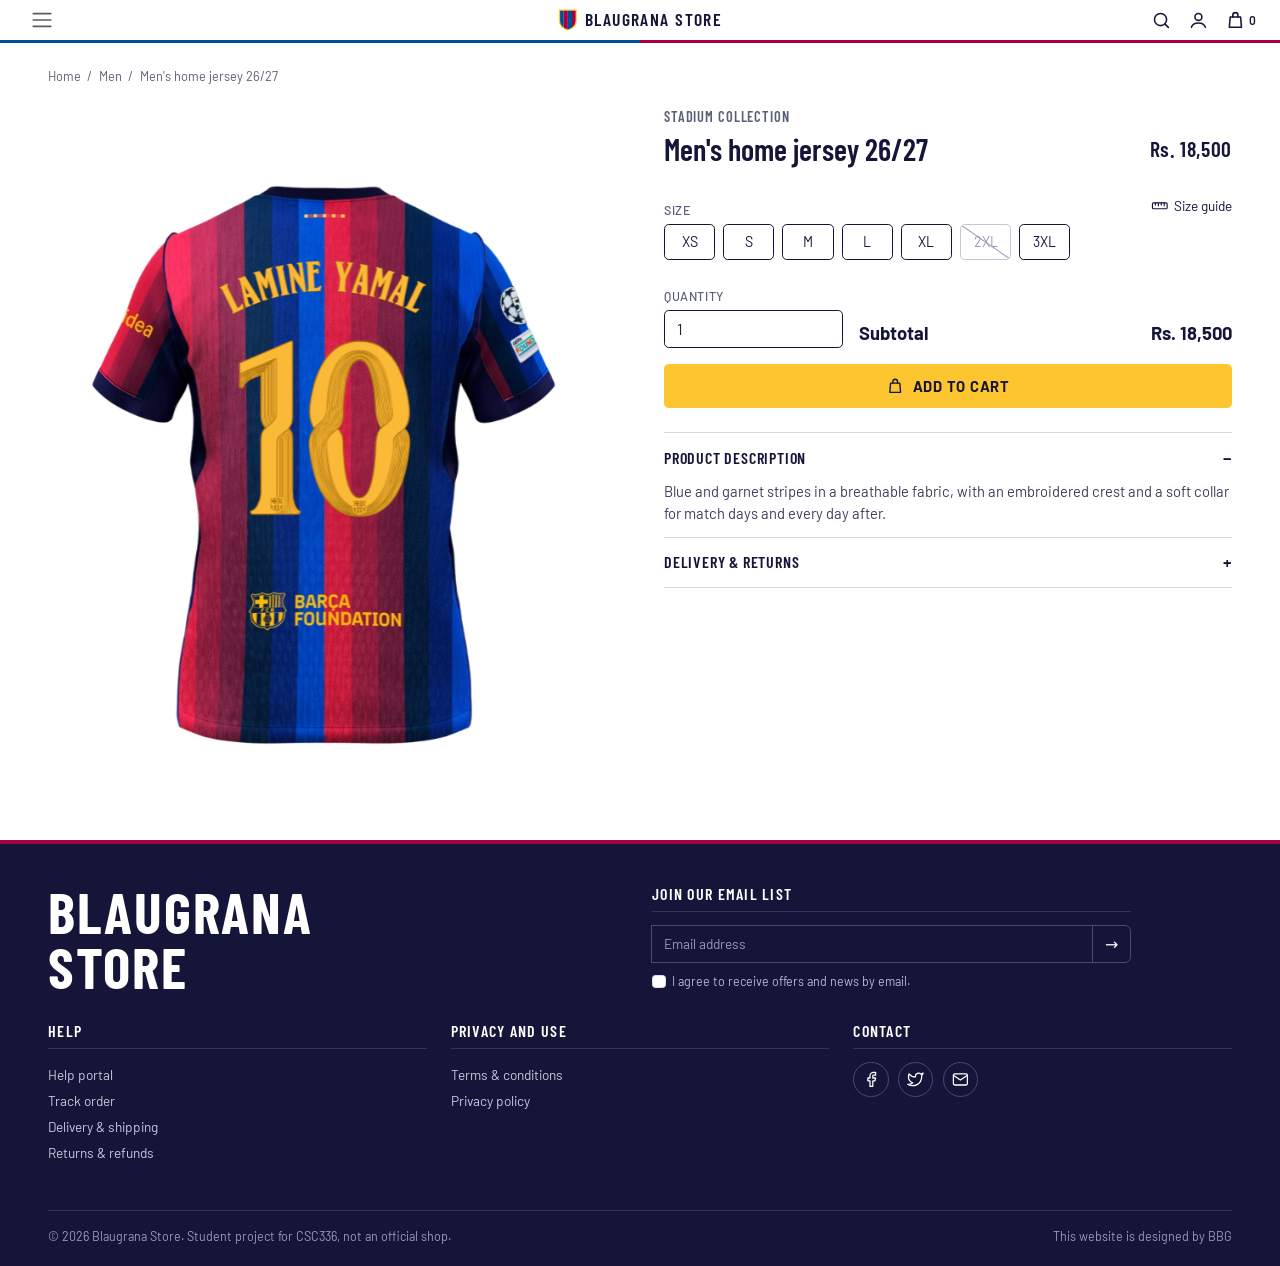
==== midterm/product.html @ f8ff535d "Add files via upload" ====
<!DOCTYPE html>
<html lang="en">
<head>
  <meta charset="UTF-8">
  <meta name="viewport" content="width=device-width, initial-scale=1.0">
  <title>Men's home jersey 26/27 - Blaugrana Store</title>
  <link href="https://cdn.jsdelivr.net/npm/bootstrap@5.3.3/dist/css/bootstrap.min.css" rel="stylesheet">
  <link href="https://fonts.googleapis.com/css2?family=Barlow+Condensed:wght@500;600;700&family=Barlow:wght@400;500;600;700&display=swap" rel="stylesheet">
  <link href="styles.css" rel="stylesheet">
</head>
<body>
  <header class="site-header">
    <nav class="navbar container-fluid px-3 px-md-4" aria-label="Main">
      <button class="navbar-toggler border-0" type="button" data-bs-toggle="collapse" data-bs-target="#menu" aria-controls="menu" aria-expanded="false" aria-label="Open menu">
        <span class="navbar-toggler-icon"></span>
      </button>
      <a class="brand-center" href="index.html">
        <svg class="brand-logo" viewBox="0 0 24 28" aria-hidden="true"><defs><clipPath id="brand-shield"><path d="M2 2h20v13c0 6-5 9.500-10 11C7 24.500 2 21 2 15z"/></clipPath></defs><g clip-path="url(#brand-shield)"><rect x="2" y="0" width="5" height="28" fill="#004D98"/><rect x="7" y="0" width="5" height="28" fill="#A50044"/><rect x="12" y="0" width="5" height="28" fill="#004D98"/><rect x="17" y="0" width="5" height="28" fill="#A50044"/></g><path d="M2 2h20v13c0 6-5 9.500-10 11C7 24.500 2 21 2 15z" fill="none" stroke="#FDC52F" stroke-width="1.500"/></svg>
        <span>BLAUGRANA STORE</span>
      </a>
      <ul class="list-unstyled d-flex align-items-center gap-3 mb-0">
        <li><button type="button" class="icon-btn" aria-label="Search"><svg viewBox="0 0 24 24" aria-hidden="true"><circle cx="11" cy="11" r="7"/><path d="M20 20l-4-4"/></svg></button></li>
        <li><button type="button" class="icon-btn" aria-label="Account"><svg viewBox="0 0 24 24" aria-hidden="true"><circle cx="12" cy="8" r="4"/><path d="M4 20c1-3.5 4-5 8-5s7 1.5 8 5"/></svg></button></li>
        <li><button type="button" class="icon-btn" aria-label="Cart"><svg viewBox="0 0 24 24" aria-hidden="true"><path d="M6 8h12l1 12H5L6 8z"/><path d="M9 8V6a3 3 0 0 1 6 0v2"/></svg><span class="cart-count">0</span></button></li>
      </ul>
      <ul class="collapse navbar-collapse menu-panel list-unstyled" id="menu">
        <li><a href="index.html">Home</a></li>
        <li><a href="index.html#men">Men</a></li>
        <li><a href="index.html#women">Women</a></li>
        <li><a href="index.html#kids">Kids</a></li>
        <li><a href="index.html#accessories">Accessories</a></li>
        <li><a href="customize.html">Customize jersey</a></li>
      </ul>
    </nav>
  </header>

  <main class="px-3 px-md-5 py-4">
    <nav class="crumbs" aria-label="Breadcrumb">
      <a href="index.html">Home</a><span>/</span><a href="index.html#men">Men</a><span>/</span><span>Men's home jersey 26/27</span>
    </nav>

    <article class="row g-4 g-lg-5">
      <figure class="col-12 col-lg-6 mb-0">
        <img src="images/men.png" class="pd-img" alt="Men's home jersey 26/27">
      </figure>

      <form class="col-12 col-lg-6" action="#" method="post">
        <p class="pd-collection">Stadium collection</p>
        <header class="d-flex justify-content-between align-items-start gap-3">
          <h1 class="pd-title">Men's home jersey 26/27</h1>
          <span class="pd-price">Rs. 18,500</span>
        </header>

        <fieldset class="d-flex flex-wrap gap-2 mt-4 mb-4">
          <legend class="opt-head"><span class="opt-label">Size</span><button type="button" class="size-guide"><svg viewBox="0 0 24 24" aria-hidden="true"><rect x="2" y="8" width="20" height="8" rx="1.5"/><path d="M6 8v3M10 8v4M14 8v3M18 8v4"/></svg> Size guide</button></legend>
        <input type="radio" class="btn-check" name="size" id="size-0"><label class="size-opt" for="size-0">XS</label>
        <input type="radio" class="btn-check" name="size" id="size-1"><label class="size-opt" for="size-1">S</label>
        <input type="radio" class="btn-check" name="size" id="size-2"><label class="size-opt" for="size-2">M</label>
        <input type="radio" class="btn-check" name="size" id="size-3"><label class="size-opt" for="size-3">L</label>
        <input type="radio" class="btn-check" name="size" id="size-4"><label class="size-opt" for="size-4">XL</label>
        <input type="radio" class="btn-check" name="size" id="size-5" disabled><label class="size-opt" for="size-5">2XL</label>
        <input type="radio" class="btn-check" name="size" id="size-6"><label class="size-opt" for="size-6">3XL</label>
        </fieldset>

        <div class="row g-3 align-items-end mb-3">
          <p class="col-4 mb-0"><label for="qty" class="opt-label">Quantity</label><input id="qty" name="qty" type="number" class="form-control qty-input" value="1" min="1" max="10"></p>
          <p class="col-8 d-flex justify-content-between align-items-end subtotal mb-0"><span>Subtotal</span><span>Rs. 18,500</span></p>
        </div>
        <button type="submit" class="btn btn-yellow btn-cart w-100"><svg viewBox="0 0 24 24" aria-hidden="true"><path d="M6 8h12l1 12H5L6 8z"/><path d="M9 8V6a3 3 0 0 1 6 0v2"/></svg> ADD TO CART</button>

        <section class="pd-more">
          <details class="pd-details" open>
            <summary>Product description</summary>
            <p>Blue and garnet stripes in a breathable fabric, with an embroidered crest and a soft collar for match days and every day after.</p>
          </details>
          <details class="pd-details">
            <summary>Delivery &amp; returns</summary>
            <p>Standard delivery in 5-7 working days. Unworn items can be returned within 14 days.</p>
          </details>
        </section>
      </form>
    </article>
  </main>

  <footer class="site-footer px-3 px-md-5">
    <section class="row g-4 mb-4">
      <p class="col-12 col-lg-6 footer-big">BLAUGRANA<br>STORE</p>
      <form class="col-12 col-lg-6 col-xl-5" action="#" method="post">
        <h2 class="footer-h">Join our email list</h2>
        <p class="input-group mb-2">
          <label for="f-mail" class="visually-hidden">Email address</label>
          <input id="f-mail" name="email" type="email" class="form-control" placeholder="Email address" required>
          <button type="submit" class="btn btn-outline-light" aria-label="Subscribe">&rarr;</button>
        </p>
        <p class="form-check">
          <input id="f-ok" name="agree" type="checkbox" class="form-check-input" required>
          <label for="f-ok" class="form-check-label">I agree to receive offers and news by email.</label>
        </p>
      </form>
    </section>
    <section class="row g-4">
      <nav class="col-6 col-md-4" aria-label="Help">
        <h3 class="footer-h">Help</h3>
        <ul class="list-unstyled"><li><button type="button" class="link-btn">Help portal</button></li><li><button type="button" class="link-btn">Track order</button></li><li><button type="button" class="link-btn">Delivery &amp; shipping</button></li><li><button type="button" class="link-btn">Returns &amp; refunds</button></li></ul>
      </nav>
      <nav class="col-6 col-md-4" aria-label="Privacy and use">
        <h3 class="footer-h">Privacy and use</h3>
        <ul class="list-unstyled"><li><button type="button" class="link-btn">Terms &amp; conditions</button></li><li><button type="button" class="link-btn">Privacy policy</button></li></ul>
      </nav>
      <section class="col-12 col-md-4">
        <h3 class="footer-h">Contact</h3>
        <ul class="social list-unstyled">
          <li><a href="https://www.facebook.com/" target="_blank" rel="noopener" aria-label="Facebook"><svg viewBox="0 0 24 24" aria-hidden="true"><path d="M18 2h-3a5 5 0 0 0-5 5v3H7v4h3v8h4v-8h3l1-4h-4V7a1 1 0 0 1 1-1h3z"/></svg></a></li>
          <li><a href="https://twitter.com/" target="_blank" rel="noopener" aria-label="Twitter"><svg viewBox="0 0 24 24" aria-hidden="true"><path d="M23 3a10.9 10.9 0 0 1-3.14 1.53 4.48 4.48 0 0 0-7.86 3v1A10.66 10.66 0 0 1 3 4s-4 9 5 13a11.64 11.64 0 0 1-7 2c9 5 20 0 20-11.5a4.5 4.5 0 0 0-.08-.83A7.72 7.72 0 0 0 23 3z"/></svg></a></li>
          <li><a href="mailto:contact@example.com" aria-label="Email (Gmail)"><svg viewBox="0 0 24 24" aria-hidden="true"><path d="M4 4h16c1.1 0 2 .9 2 2v12c0 1.1-.9 2-2 2H4c-1.1 0-2-.9-2-2V6c0-1.1.9-2 2-2z"/><path d="M22 6l-10 7L2 6"/></svg></a></li>
        </ul>
      </section>
    </section>
    <p class="footer-note d-flex flex-column flex-md-row justify-content-between gap-1 pt-3 mb-0">
      <span>&copy; 2026 Blaugrana Store. Student project for CSC336, not an official shop.</span>
      <span>This website is designed by BBG</span>
    </p>
  </footer>
  <script src="https://cdn.jsdelivr.net/npm/bootstrap@5.3.3/dist/js/bootstrap.bundle.min.js"></script>
</body>
</html>
---- midterm/styles.css ----
:root {
  --navy: #15153A;
  --blue: #004D98;
  --garnet: #A50044;
  --yellow: #FDC52F;
  --accent: #0A64F0;
  --soft: #E8EEFB;
  --grey: #EFEFEF;
  --font-body: "Barlow", system-ui, sans-serif;
  --font-head: "Barlow Condensed", "Arial Narrow", sans-serif;
  --stripe: linear-gradient(90deg, var(--blue) 50%, var(--garnet) 50%);
}

html {
  scroll-behavior: smooth;
}

body {
  font-family: var(--font-body);
  font-size: .92rem;
  color: var(--navy);
}

h1,
h2,
h3,
.footer-big {
  font-family: var(--font-head);
}

svg {
  fill: none;
  stroke: currentColor;
  stroke-width: 1.8;
  stroke-linecap: round;
  stroke-linejoin: round;
}

.btn-yellow {
  background: var(--yellow);
  color: var(--navy);
  font-weight: 600;
  border: 0;
  border-radius: .15rem;
  transition: background .2s, transform .2s, box-shadow .2s;
}

.btn-yellow:hover,
.btn-yellow:focus {
  background: #e8b21c;
  color: var(--navy);
  transform: translateY(-2px);
}

.site-header {
  position: relative;
  background: #fff;
}

.site-header::after {
  content: "";
  display: block;
  height: 3px;
  background: var(--stripe);
}

.navbar {
  padding: .25rem 0;
}

.navbar-toggler {
  padding: .25rem .4rem;
  font-size: 1rem;
}

.brand-center {
  position: absolute;
  left: 50%;
  top: 20px;
  transform: translate(-50%, -50%);
  display: flex;
  align-items: center;
  gap: .45rem;
  text-decoration: none;
  color: var(--navy);
  font: 600 1.1rem/1 var(--font-head);
  letter-spacing: .08em;
  white-space: nowrap;
}

.brand-logo {
  width: 20px;
  height: 24px;
  flex: none;
  stroke: none;
}

.icon-btn {
  display: flex;
  align-items: center;
  gap: .2rem;
  padding: 0;
  border: 0;
  background: none;
  color: inherit;
  font: inherit;
}

.icon-btn:hover {
  color: var(--blue);
}

.icon-btn svg {
  display: block;
  width: 1.3rem;
  height: 1.3rem;
}

.cart-count {
  font-size: .75rem;
  font-weight: 600;
}

.menu-panel {
  position: absolute;
  top: 100%;
  left: 0;
  z-index: 1040;
  width: min(300px, 100%);
  margin: 0;
  padding: .4rem 0;
  background: #fff;
  border-radius: 0 0 .75rem 0;
  box-shadow: 0 14px 30px rgba(21, 21, 58, .18);
  overflow: hidden;
}

.menu-panel li + li {
  border-top: 1px solid #eceef5;
}

.menu-panel a {
  display: flex;
  justify-content: space-between;
  align-items: center;
  padding: .8rem 1.25rem;
  border-left: 4px solid transparent;
  font: 600 1.15rem/1.5 var(--font-head);
  letter-spacing: .06em;
  text-transform: uppercase;
  color: var(--navy);
  text-decoration: none;
  transition: background .2s, border-color .2s, padding-left .2s;
}

.menu-panel a::after {
  content: "\203A";
  color: #9a9ab8;
  font-size: 1.4rem;
  line-height: 1;
}

.menu-panel a:hover,
.menu-panel a:focus-visible {
  background: var(--soft);
  border-left-color: var(--garnet);
  padding-left: 1.6rem;
}

.hero {
  position: relative;
  height: min(70vh, 620px);
  background: var(--navy);
}

.hero > img {
  width: 100%;
  height: 100%;
  object-fit: cover;
  object-position: center 40%;
  opacity: .55;
}

.hero-copy {
  position: absolute;
  inset: auto 0 2rem 0;
  text-align: center;
  color: #fff;
  padding: 0 1rem;
}

.hero h1 {
  font-weight: 700;
  font-size: clamp(1.9rem, 4.5vw, 2.9rem);
  letter-spacing: .03em;
  line-height: 1.05;
  text-transform: uppercase;
  margin: 0 0 .3rem;
  text-shadow: 0 2px 10px rgba(0, 0, 0, .6);
}

.hero .lead {
  font: 500 clamp(1rem, 2.2vw, 1.2rem)/1.5 var(--font-head);
  letter-spacing: .06em;
  text-transform: uppercase;
  margin-bottom: 1rem;
  text-shadow: 0 2px 8px rgba(0, 0, 0, .6);
}

.hero-btns {
  display: grid;
  grid-template-columns: repeat(3, 1fr);
  gap: .5rem;
  max-width: 560px;
  margin: 0 auto;
}

.hero-btns .btn {
  font: 600 1.05rem/1.5 var(--font-head);
  letter-spacing: .06em;
  padding: .4rem 0;
  border-radius: .35rem;
}

.shop-section {
  scroll-margin-top: 1rem;
}

.section-title {
  position: relative;
  display: inline-block;
  font-weight: 600;
  font-size: clamp(1.5rem, 3vw, 2rem);
  letter-spacing: .05em;
  text-transform: uppercase;
  margin: 0 0 1rem;
  padding-bottom: .4rem;
}

.section-title::after {
  content: "";
  position: absolute;
  inset: auto 0 0 0;
  height: 3px;
  border-radius: 2px;
  background: var(--stripe);
}

.strip {
  display: flex;
  gap: .9rem;
  overflow-x: auto;
  scroll-snap-type: x mandatory;
  padding-bottom: 1rem;
  scrollbar-width: thin;
}

.item {
  flex: 0 0 min(230px, 62vw);
  scroll-snap-align: start;
}

.media {
  position: relative;
  display: block;
  aspect-ratio: 3 / 4;
  background: var(--grey);
  overflow: hidden;
  border-radius: .5rem;
}

button.media {
  width: 100%;
  padding: 0;
  border: 0;
}

.media img {
  width: 100%;
  height: 100%;
  object-fit: cover;
  transition: transform .4s ease;
}

.item:hover .media img {
  transform: scale(1.05);
}

.flag {
  position: absolute;
  left: 8px;
  bottom: 8px;
  background: var(--garnet);
  color: #fff;
  font-size: .7rem;
  font-weight: 600;
  letter-spacing: .02em;
  padding: .2rem .6rem;
  border-radius: 999px;
}

.coll {
  margin: .65rem 0 .05rem;
  font-size: .68rem;
  font-weight: 500;
  letter-spacing: .07em;
  text-transform: uppercase;
  color: #5a5f78;
}

.item-name {
  font: 600 .9rem/1.25 var(--font-body);
  margin: 0;
}

.item-name a {
  color: inherit;
  text-decoration: none;
  transition: color .2s;
}

.item-name a:hover,
.name-btn:hover {
  color: var(--blue);
}

.item-price {
  font: 600 1.15rem/1.5 var(--font-head);
  letter-spacing: .03em;
  margin: .1rem 0 .5rem;
}

.item .btn-yellow {
  font-size: .75rem;
  letter-spacing: .05em;
  text-transform: uppercase;
  border-radius: .35rem;
  padding: .3rem .9rem;
}

.item .btn-yellow:hover {
  box-shadow: 0 6px 14px rgba(253, 197, 47, .4);
}

.name-btn,
.link-btn {
  padding: 0;
  border: 0;
  background: none;
  font: inherit;
  color: inherit;
  text-align: left;
  transition: color .2s, transform .2s;
}

.link-btn {
  display: inline-block;
  color: #c9c9e0;
  line-height: 1.9;
}

.link-btn:hover,
.link-btn:focus-visible {
  color: var(--yellow);
  transform: translateX(3px);
}

.name-btn:focus-visible,
.link-btn:focus-visible,
button.media:focus-visible {
  outline: 3px solid var(--yellow);
  outline-offset: 2px;
}

.promo {
  position: relative;
  overflow: hidden;
  display: grid;
  gap: 1.5rem;
  align-items: center;
  color: #fff;
  background: linear-gradient(135deg, var(--navy) 0%, #1c2260 55%, var(--blue) 100%);
  border-radius: 1.25rem;
  padding: 2.25rem 2rem 1.75rem;
  box-shadow: 0 12px 30px rgba(21, 21, 58, .25);
}

.promo::before {
  content: "";
  position: absolute;
  inset: 0 0 auto 0;
  height: 3px;
  background: var(--stripe);
}

.promo h2 {
  font-weight: 700;
  font-size: clamp(1.7rem, 4vw, 2.4rem);
  letter-spacing: .04em;
  margin: 0;
}

.promo-sub {
  font: 500 1.1rem/1.5 var(--font-head);
  letter-spacing: .08em;
  color: var(--yellow);
  margin: 0;
}

.thumbs {
  display: flex;
  flex-wrap: wrap;
  gap: .5rem;
}

.thumbs li {
  padding: 4px;
  border-radius: .5rem;
  background: var(--soft);
}

.thumbs img {
  display: block;
  width: 50px;
  height: 64px;
  object-fit: contain;
}

.promo-price {
  font: 600 1.5rem/1.5 var(--font-head);
  letter-spacing: .04em;
  margin: 0 0 .4rem;
}

.promo .btn {
  font-size: .9rem;
  letter-spacing: .05em;
  text-transform: uppercase;
  border-radius: .35rem;
  padding: .45rem 1.5rem;
}

.promo .btn:hover {
  box-shadow: 0 8px 18px rgba(253, 197, 47, .45);
}

@media (min-width: 768px) {
  .promo {
    grid-template-columns: 1fr auto auto;
  }
}

.custom-page {
  background: var(--grey);
}

.custom-title {
  font-weight: 700;
  font-size: clamp(1.7rem, 3.5vw, 2.3rem);
  letter-spacing: .03em;
  margin: 0;
}

.custom-sub {
  font: 500 1.2rem/1.5 var(--font-head);
  letter-spacing: .05em;
  margin: 0 0 1rem;
}

.detail-img {
  max-width: 440px;
  width: 100%;
}

.custom-desc {
  max-width: 32rem;
}

@media (min-width: 992px) {
  .custom-left {
    position: sticky;
    top: 1.5rem;
    align-self: flex-start;
  }
}

.opt-label,
.opt-head {
  float: none;
}

.opt-label {
  font: 500 .78rem var(--font-body);
  text-transform: uppercase;
  letter-spacing: .05em;
  color: #5a5f78;
  margin-bottom: .45rem;
}

.opt-head {
  display: flex;
  justify-content: space-between;
  align-items: baseline;
  margin: 0;
}

.opt-head .price {
  margin: 0 0 .5rem;
  font-size: .88rem;
  font-weight: 600;
}

.pill-opt,
.size-opt,
.kit-thumb,
.seg-opt {
  cursor: pointer;
  background: var(--soft);
  font-size: .88rem;
  transition: background .2s, color .2s, border-color .2s, transform .2s;
}

.pill-opt {
  padding: .4rem 1rem;
  border-radius: 999px;
}

.pill-opt:hover {
  background: #d5e0f7;
}

.size-opt {
  min-width: 3.2rem;
  text-align: center;
  padding: .4rem .7rem;
  border: 1px solid var(--navy);
  border-radius: .3rem;
  background: transparent;
}

.size-opt:hover {
  border-color: var(--accent);
  color: var(--accent);
}

.kit-thumb {
  display: block;
  padding: 4px;
  border-radius: .4rem;
}

.kit-thumb:hover {
  transform: translateY(-2px);
}

.kit-thumb img {
  width: 52px;
  height: 66px;
  object-fit: contain;
  display: block;
}

.btn-check:checked + .pill-opt,
.btn-check:checked + .seg-opt {
  background: var(--accent);
  color: #fff;
}

.btn-check:checked + .size-opt {
  background: var(--navy);
  color: #fff;
  border-color: var(--navy);
}

.btn-check:checked + .kit-thumb {
  background: var(--accent);
}

.btn-check:focus-visible + label {
  outline: 3px solid var(--yellow);
  outline-offset: 2px;
}

.btn-check:disabled + .size-opt {
  color: #9a9ab8;
  border-color: #c4c7d6;
  cursor: not-allowed;
  background: linear-gradient(to top right, transparent calc(50% - 1px), #9a9ab8 50%, transparent calc(50% + 1px));
}

.segmented {
  display: grid;
  grid-template-columns: 1fr 1fr;
  background: var(--soft);
  border-radius: 999px;
}

.seg-opt {
  text-align: center;
  padding: .55rem .8rem;
  border-radius: 999px;
}

.player-select,
.name-input {
  padding: .75rem 1rem;
  font-size: .92rem;
  text-transform: uppercase;
  background-color: #fff;
  border: 1px solid var(--navy);
  border-radius: .3rem;
  transition: border-color .2s, box-shadow .2s;
}

.name-input::placeholder {
  color: #9a9ab8;
}

.player-select:focus,
.name-input:focus {
  border-color: var(--accent);
  box-shadow: 0 0 0 .2rem rgba(10, 100, 240, .2);
}

.name-box {
  display: none;
}

.custom-form:has(#custom-1:checked) .player-select {
  display: none;
}

.custom-form:has(#custom-1:checked) .name-box {
  display: flex;
  animation: reveal .3s ease;
}

@keyframes reveal {
  from {
    opacity: 0;
    transform: translateY(-6px);
  }
}

.qty-input {
  border: 1px solid var(--navy);
  border-radius: .3rem;
}

.subtotal {
  font-size: 1.15rem;
  font-weight: 700;
}

.btn-cart {
  display: flex;
  align-items: center;
  justify-content: center;
  gap: .5rem;
  padding: .7rem 1rem;
  font-size: .92rem;
  font-weight: 700;
  letter-spacing: .05em;
  border-radius: .3rem;
}

.btn-cart:hover {
  transform: translateY(-1px);
  box-shadow: 0 8px 18px rgba(253, 197, 47, .45);
}

.btn-cart svg {
  width: 1.15rem;
  height: 1.15rem;
}

.crumbs {
  display: flex;
  flex-wrap: wrap;
  gap: .4rem;
  font-size: .8rem;
  color: #5a5f78;
  margin-bottom: 1.25rem;
}

.crumbs a {
  color: inherit;
  text-decoration: none;
  transition: color .2s;
}

.crumbs a:hover {
  color: var(--blue);
}

.pd-img {
  display: block;
  width: 100%;
  aspect-ratio: 4 / 5;
  object-fit: cover;
  background: var(--grey);
  border-radius: .6rem;
}

@media (min-width: 992px) {
  .pd-img {
    position: sticky;
    top: 1.5rem;
  }
}

.pd-collection {
  font: 600 .9rem/1.5 var(--font-head);
  letter-spacing: .06em;
  text-transform: uppercase;
  color: #5a5f78;
  margin: 0 0 .25rem;
}

.pd-title {
  font-weight: 600;
  font-size: clamp(1.4rem, 3vw, 1.9rem);
  line-height: 1.15;
  margin: 0 0 .3rem;
}

.pd-price {
  font: 600 1.35rem/1.5 var(--font-head);
  letter-spacing: .03em;
  white-space: nowrap;
}

.size-guide {
  display: inline-flex;
  align-items: center;
  gap: .35rem;
  margin-bottom: .45rem;
  padding: 0;
  border: 0;
  background: none;
  font: inherit;
  font-size: .85rem;
  color: var(--navy);
  transition: color .2s;
}

.size-guide:hover {
  color: var(--accent);
}

.size-guide svg {
  width: 1.1rem;
  height: 1.1rem;
  stroke-width: 1.6;
}

.pd-more {
  margin-top: 1.5rem;
  border-bottom: 1px solid #d5d7e2;
}

.pd-details {
  border-top: 1px solid #d5d7e2;
  padding: .8rem 0;
}

.pd-details summary {
  display: flex;
  justify-content: space-between;
  align-items: center;
  cursor: pointer;
  list-style: none;
  font: 600 1rem/1.5 var(--font-head);
  letter-spacing: .05em;
  text-transform: uppercase;
}

.pd-details summary::-webkit-details-marker {
  display: none;
}

.pd-details summary::after {
  content: "+";
  font-size: 1.2rem;
  line-height: 1;
}

.pd-details[open] summary::after {
  content: "\2212";
}

.pd-details p {
  margin: .6rem 0 0;
  color: #3b3f5c;
}

.site-footer {
  background: var(--navy);
  color: #fff;
  font-size: .85rem;
  padding: 2.5rem 0 1.25rem;
  border-top: 4px solid var(--garnet);
}

.footer-big {
  font-size: clamp(2.2rem, 6vw, 3.6rem);
  font-weight: 700;
  line-height: .95;
  letter-spacing: .03em;
  margin-bottom: 0;
}

.footer-h {
  font: 600 1rem/1.2 var(--font-head);
  letter-spacing: .08em;
  text-transform: uppercase;
  padding-bottom: .5rem;
  border-bottom: 1px solid #34345a;
  margin-bottom: .8rem;
}

.site-footer .form-control {
  background: transparent;
  color: #fff;
  font-size: .85rem;
  border-color: #4a4a70;
  transition: border-color .2s;
}

.site-footer .form-control::placeholder {
  color: #9a9ab8;
}

.site-footer .form-control:focus {
  background: transparent;
  color: #fff;
  border-color: var(--yellow);
  box-shadow: none;
}

.site-footer .btn-outline-light {
  --bs-btn-border-color: #4a4a70;
  --bs-btn-hover-bg: var(--yellow);
  --bs-btn-hover-color: var(--navy);
  --bs-btn-hover-border-color: var(--yellow);
  --bs-btn-active-bg: var(--yellow);
  --bs-btn-active-color: var(--navy);
  --bs-btn-active-border-color: var(--yellow);
}

.site-footer .form-check-label {
  color: #b8b8d0;
  font-size: .78rem;
}

.social {
  display: flex;
  gap: .6rem;
}

.social a {
  display: flex;
  align-items: center;
  justify-content: center;
  width: 2.2rem;
  height: 2.2rem;
  border: 1px solid #4a4a70;
  border-radius: 50%;
  color: #fff;
  transition: background .2s, color .2s, border-color .2s, transform .2s;
}

.social a:hover {
  background: var(--yellow);
  border-color: var(--yellow);
  color: var(--navy);
  transform: translateY(-3px);
}

.social svg {
  width: 1.05rem;
  height: 1.05rem;
}

.footer-note {
  border-top: 1px solid #34345a;
  color: #9a9ab8;
  font-size: .78rem;
  margin-top: 1.8rem;
}

@media (prefers-reduced-motion: reduce) {
  html {
    scroll-behavior: auto;
  }

  *,
  *::before,
  *::after {
    transition: none !important;
    animation: none !important;
  }
}
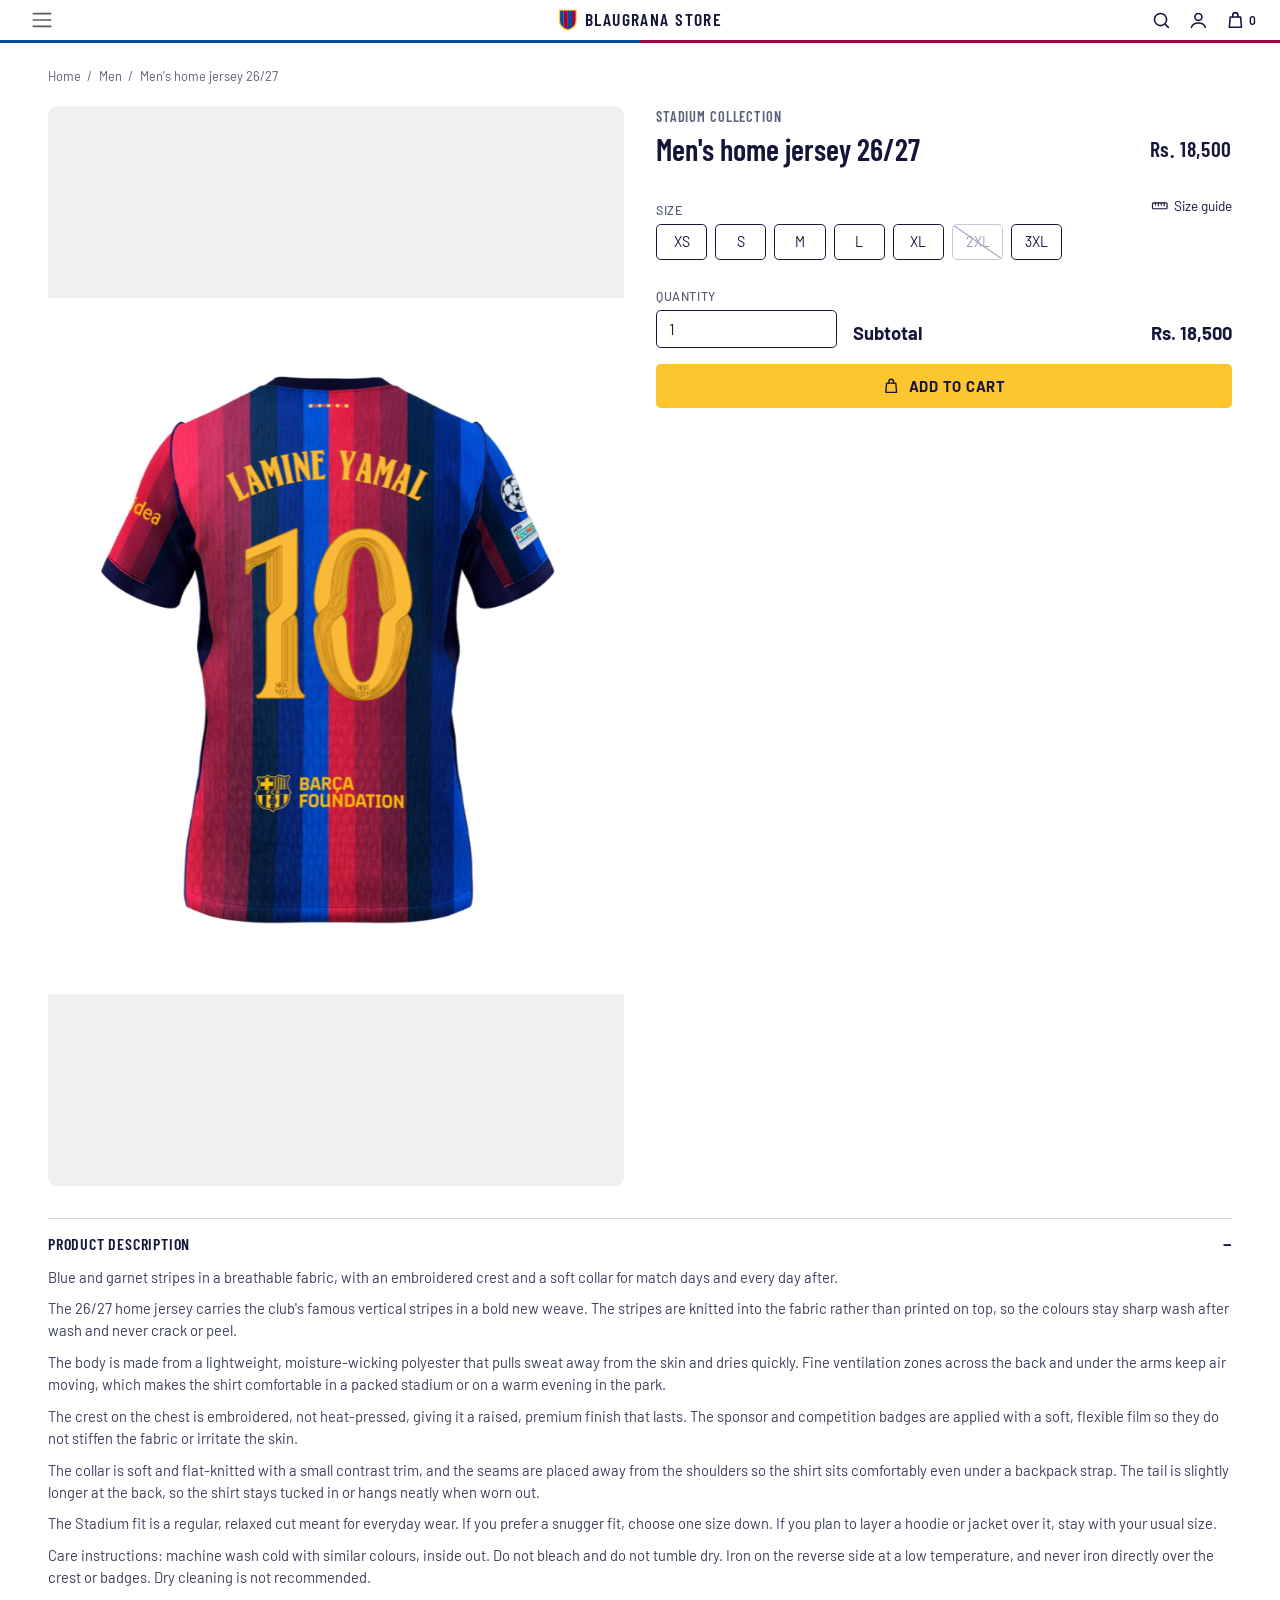
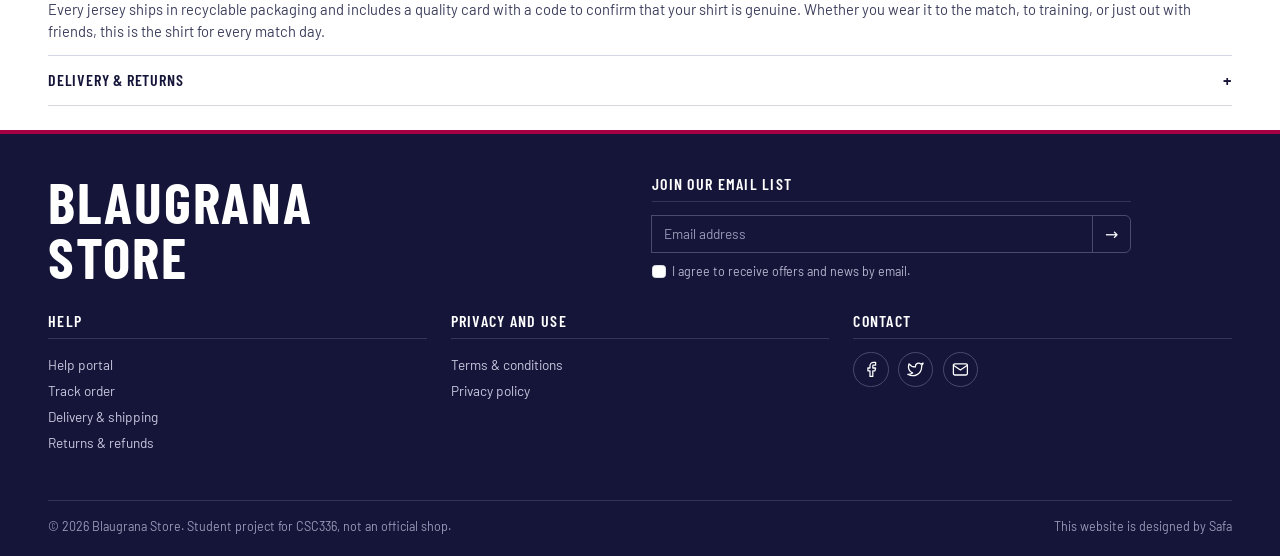
==== commit e5cd4300: "midterm: task-2 grid-areas and sticky-details" ====
--- a/midterm/product.html
+++ b/midterm/product.html
@@ -39,12 +39,13 @@
       <a href="index.html">Home</a><span>/</span><a href="index.html#men">Men</a><span>/</span><span>Men's home jersey 26/27</span>
     </nav>
 
-    <article class="row g-4 g-lg-5">
-      <figure class="col-12 col-lg-6 mb-0">
+    <article class="pd-layout">
+      <figure class="pd-image">
         <img src="images/men.png" class="pd-img" alt="Men's home jersey 26/27">
       </figure>
 
-      <form class="col-12 col-lg-6" action="#" method="post">
+      <div class="pd-side">
+      <form class="pd-box" action="#" method="post">
         <p class="pd-collection">Stadium collection</p>
         <header class="d-flex justify-content-between align-items-start gap-3">
           <h1 class="pd-title">Men's home jersey 26/27</h1>
@@ -53,13 +54,13 @@
 
         <fieldset class="d-flex flex-wrap gap-2 mt-4 mb-4">
           <legend class="opt-head"><span class="opt-label">Size</span><button type="button" class="size-guide"><svg viewBox="0 0 24 24" aria-hidden="true"><rect x="2" y="8" width="20" height="8" rx="1.5"/><path d="M6 8v3M10 8v4M14 8v3M18 8v4"/></svg> Size guide</button></legend>
-        <input type="radio" class="btn-check" name="size" id="size-0"><label class="size-opt" for="size-0">XS</label>
-        <input type="radio" class="btn-check" name="size" id="size-1"><label class="size-opt" for="size-1">S</label>
-        <input type="radio" class="btn-check" name="size" id="size-2"><label class="size-opt" for="size-2">M</label>
-        <input type="radio" class="btn-check" name="size" id="size-3"><label class="size-opt" for="size-3">L</label>
-        <input type="radio" class="btn-check" name="size" id="size-4"><label class="size-opt" for="size-4">XL</label>
-        <input type="radio" class="btn-check" name="size" id="size-5" disabled><label class="size-opt" for="size-5">2XL</label>
-        <input type="radio" class="btn-check" name="size" id="size-6"><label class="size-opt" for="size-6">3XL</label>
+          <input type="radio" class="btn-check" name="size" id="size-0"><label class="size-opt" for="size-0">XS</label>
+          <input type="radio" class="btn-check" name="size" id="size-1"><label class="size-opt" for="size-1">S</label>
+          <input type="radio" class="btn-check" name="size" id="size-2"><label class="size-opt" for="size-2">M</label>
+          <input type="radio" class="btn-check" name="size" id="size-3"><label class="size-opt" for="size-3">L</label>
+          <input type="radio" class="btn-check" name="size" id="size-4"><label class="size-opt" for="size-4">XL</label>
+          <input type="radio" class="btn-check" name="size" id="size-5" disabled><label class="size-opt" for="size-5">2XL</label>
+          <input type="radio" class="btn-check" name="size" id="size-6"><label class="size-opt" for="size-6">3XL</label>
         </fieldset>
 
         <div class="row g-3 align-items-end mb-3">
@@ -67,18 +68,26 @@
           <p class="col-8 d-flex justify-content-between align-items-end subtotal mb-0"><span>Subtotal</span><span>Rs. 18,500</span></p>
         </div>
         <button type="submit" class="btn btn-yellow btn-cart w-100"><svg viewBox="0 0 24 24" aria-hidden="true"><path d="M6 8h12l1 12H5L6 8z"/><path d="M9 8V6a3 3 0 0 1 6 0v2"/></svg> ADD TO CART</button>
+      </form>
+      </div>
 
-        <section class="pd-more">
-          <details class="pd-details" open>
-            <summary>Product description</summary>
-            <p>Blue and garnet stripes in a breathable fabric, with an embroidered crest and a soft collar for match days and every day after.</p>
-          </details>
-          <details class="pd-details">
-            <summary>Delivery &amp; returns</summary>
-            <p>Standard delivery in 5-7 working days. Unworn items can be returned within 14 days.</p>
-          </details>
-        </section>
-      </form>
+      <section class="pd-desc pd-more">
+        <details class="pd-details" open>
+          <summary>Product description</summary>
+          <p>Blue and garnet stripes in a breathable fabric, with an embroidered crest and a soft collar for match days and every day after.</p>
+          <p>The 26/27 home jersey carries the club's famous vertical stripes in a bold new weave. The stripes are knitted into the fabric rather than printed on top, so the colours stay sharp wash after wash and never crack or peel.</p>
+          <p>The body is made from a lightweight, moisture-wicking polyester that pulls sweat away from the skin and dries quickly. Fine ventilation zones across the back and under the arms keep air moving, which makes the shirt comfortable in a packed stadium or on a warm evening in the park.</p>
+          <p>The crest on the chest is embroidered, not heat-pressed, giving it a raised, premium finish that lasts. The sponsor and competition badges are applied with a soft, flexible film so they do not stiffen the fabric or irritate the skin.</p>
+          <p>The collar is soft and flat-knitted with a small contrast trim, and the seams are placed away from the shoulders so the shirt sits comfortably even under a backpack strap. The tail is slightly longer at the back, so the shirt stays tucked in or hangs neatly when worn out.</p>
+          <p>The Stadium fit is a regular, relaxed cut meant for everyday wear. If you prefer a snugger fit, choose one size down. If you plan to layer a hoodie or jacket over it, stay with your usual size.</p>
+          <p>Care instructions: machine wash cold with similar colours, inside out. Do not bleach and do not tumble dry. Iron on the reverse side at a low temperature, and never iron directly over the crest or badges. Dry cleaning is not recommended.</p>
+          <p>Every jersey ships in recyclable packaging and includes a quality card with a code to confirm that your shirt is genuine. Whether you wear it to the match, to training, or just out with friends, this is the shirt for every match day.</p>
+        </details>
+        <details class="pd-details">
+          <summary>Delivery &amp; returns</summary>
+          <p>Standard delivery in 5-7 working days. Unworn items can be returned within 14 days.</p>
+        </details>
+      </section>
     </article>
   </main>
 
@@ -118,9 +127,9 @@
     </section>
     <p class="footer-note d-flex flex-column flex-md-row justify-content-between gap-1 pt-3 mb-0">
       <span>&copy; 2026 Blaugrana Store. Student project for CSC336, not an official shop.</span>
-      <span>This website is designed by BBG</span>
+      <span>This website is designed by Safa</span>
     </p>
   </footer>
   <script src="https://cdn.jsdelivr.net/npm/bootstrap@5.3.3/dist/js/bootstrap.bundle.min.js"></script>
 </body>
-</html>+</html>
--- a/midterm/styles.css
+++ b/midterm/styles.css
@@ -702,12 +702,6 @@
   border-radius: .6rem;
 }
 
-@media (min-width: 992px) {
-  .pd-img {
-    position: sticky;
-    top: 1.5rem;
-  }
-}
 
 .pd-collection {
   font: 600 .9rem/1.5 var(--font-head);
@@ -900,4 +894,35 @@
     transition: none !important;
     animation: none !important;
   }
-}+}
+
+@media (prefers-reduced-motion: reduce) {
+  html { scroll-behavior: auto; }
+  *, *::before, *::after { transition: none !important; animation: none !important; }
+}
+@media (max-width: 420px) {
+  .brand-center { font-size: .9rem; }
+}
+
+.filter-bar { display: flex; flex-wrap: wrap; gap: .5rem; margin-bottom: 1.25rem; }
+.filter-opt { cursor: pointer; padding: .4rem 1.1rem; border: 1px solid hsl(357, 70%, 45%); border-radius: 999px; color: hsl(357, 70%, 45%); background: #fff; font-size: .88rem; font-weight: 500; transition: background .2s, color .2s; }
+.filter-opt:hover { background: hsl(357, 70%, 95%); }
+.btn-check:checked + .filter-opt { background: hsl(357, 70%, 45%); color: #fff; border-color: hsl(357, 70%, 45%); }
+
+.product-grid { display: grid; grid-template-columns: repeat(auto-fill, minmax(160px, 1fr)); gap: .9rem; padding: 0; }
+.product-grid .item { flex: none; min-width: 0; scroll-margin-top: 1rem; }
+
+#products:has(#cat-jerseys:checked) .item:not([data-cat="jerseys"]) { display: none; }
+#products:has(#cat-training:checked) .item:not([data-cat="training"]) { display: none; }
+#products:has(#cat-apparel:checked) .item:not([data-cat="apparel"]) { display: none; }
+
+.pd-layout { display: grid; gap: 1.5rem; grid-template-columns: 1fr; grid-template-areas: "image" "details" "desc"; }
+.pd-image { grid-area: image; margin: 0; }
+.pd-side { grid-area: details; }
+.pd-desc { grid-area: desc; margin-top: 0; }
+
+@media (min-width: 651px) {
+  .pd-layout { grid-template-columns: 1fr 1fr; grid-template-areas: "image details" "desc desc"; gap: 2rem; }
+  .pd-img { position: static; aspect-ratio: auto; height: max(120vh, 800px); object-fit: contain; }
+  .pd-box { position: sticky; top: 81px; }
+}
